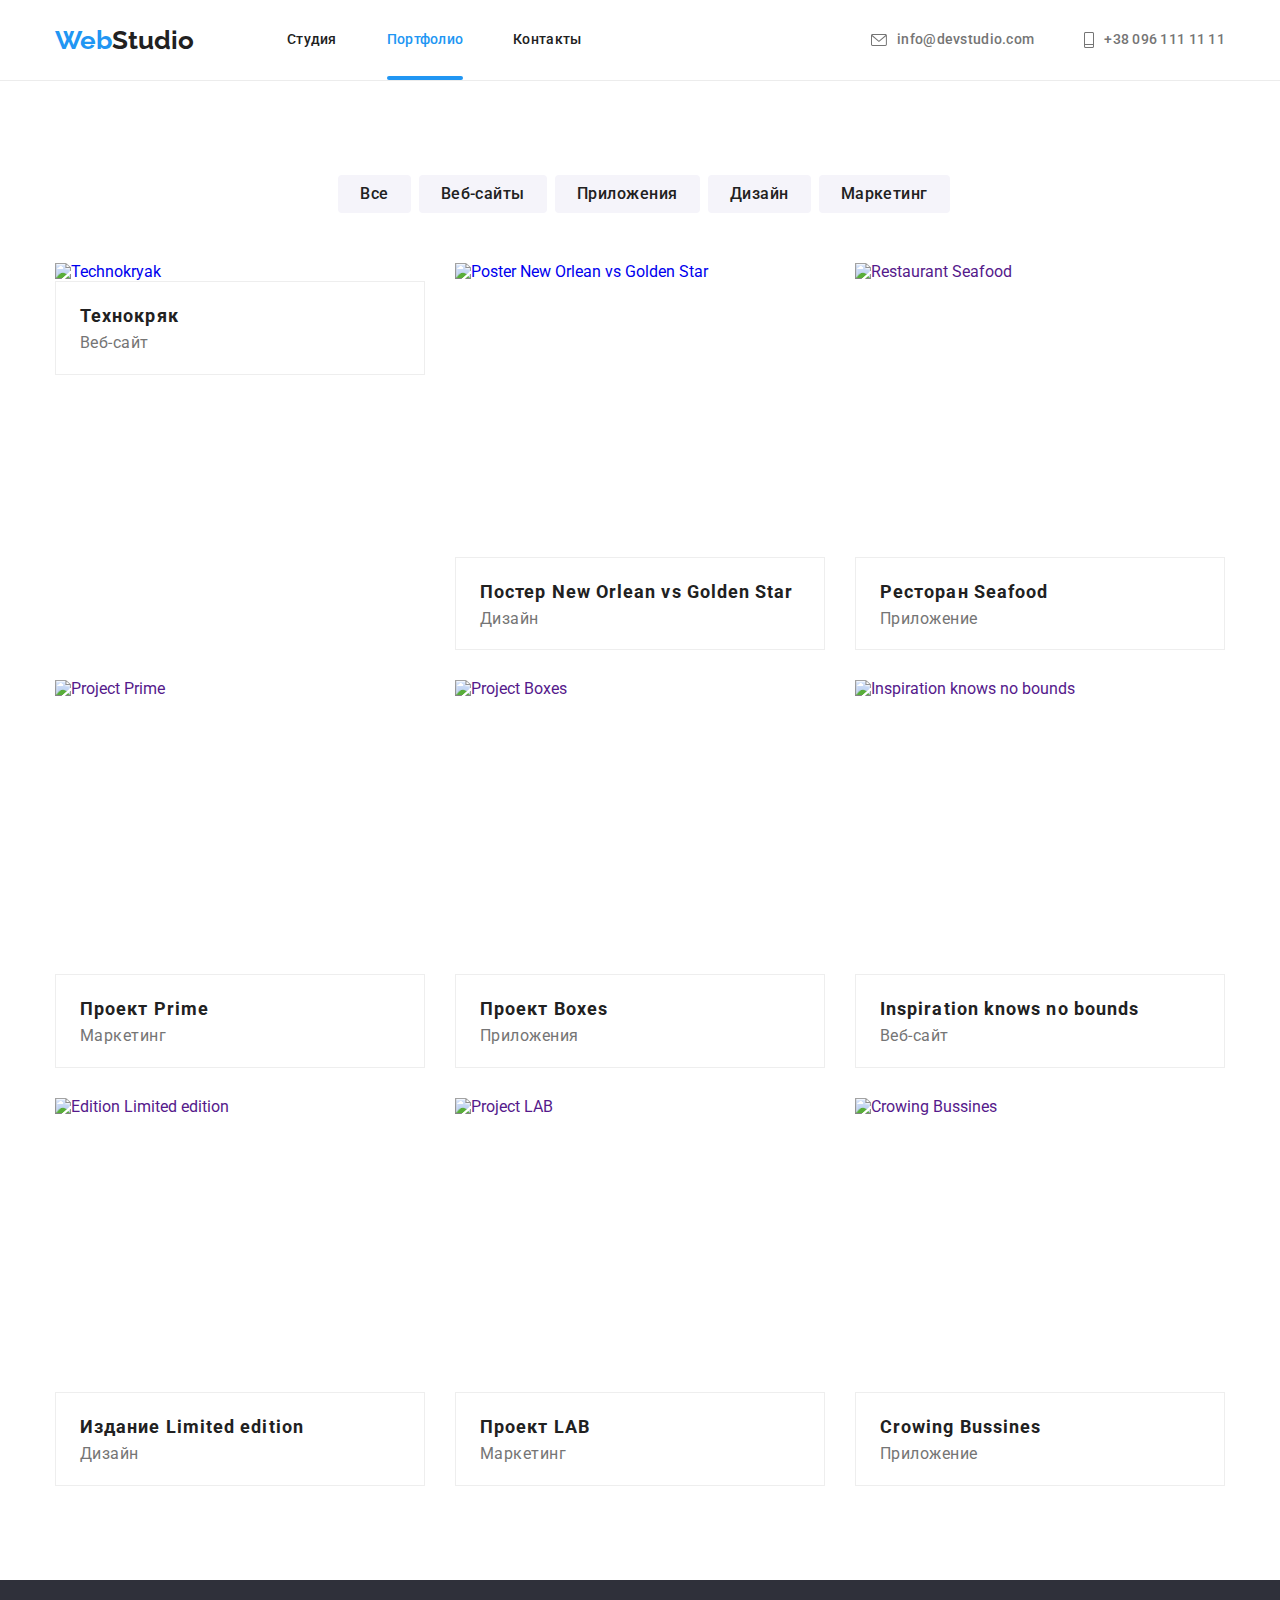
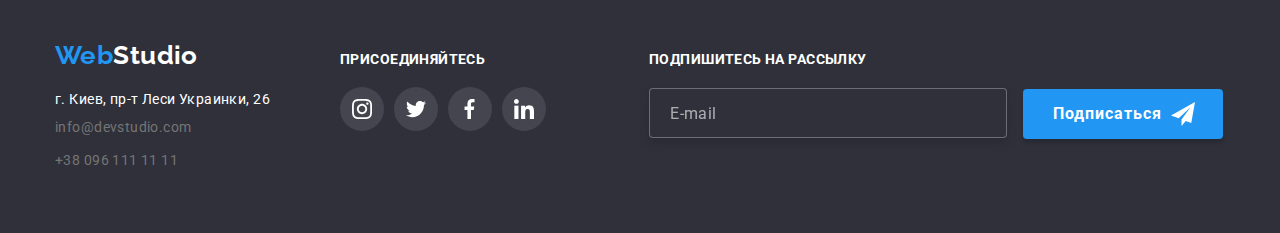
==== portfolio.html @ 8b1e9152 "all-broke" ====
<!doctype html>

<html lang="en">

<head>
    <meta charset="UTF-8">
    <meta http-equiv="X-UA-Compatible" content="IE=edge">

    <meta name="viewport" content="width=device-width, initial-scale=1.0">
    <link rel="preconnect" href="https://fonts.googleapis.com">
    <link rel="preconnect" href="https://fonts.gstatic.com" crossorigin>
    <link
        href="https://fonts.googleapis.com/css2?family=Raleway:wght@700&family=Roboto:wght@400;500;700;900&display=swap"
        rel="stylesheet">
    <link rel="stylesheet"
        href="https://cdnjs.cloudflare.com/ajax/libs/modern-normalize/1.1.0/modern-normalize.min.css" />
    <link rel="stylesheet" href="css/main.min.css">
    <title>Portfolio</title>
</head>


<body>
    <!-- Header -->
    <section>
        <h2 class="visually-hidden">
            Example
        </h2>
        <header class="header">

            <div class="container contacts-header">
                <nav class="main-nav">

                    <a class="main-nav__web-studio" href="https://www.coherence.digital/"><span
                            class="main-nav__web">Web</span>Studio</a>

                    <ul class="site-nav">
                        <li class="site-nav__item"><a class="site-nav__text-studio-page-second"
                                href="index.html">Студия</a></li>
                        <li class="site-nav__item"><a class="site-nav__text-portfolio-page-second" href="">Портфолио</a>
                        </li>
                        <li class="site-nav__item"><a class="site-nav__contacts" href="#">Контакты</a></li>
                    </ul>

                </nav>

                <ul class="contacts-header">
                    <li class="contacts-header__item">

                        <a class="contacts-header__mail-header mail-header_color_grey" href="mailto:info@devstudio">
                            <svg class="contacts-header__icon-right" width="16" height="12">
                                <use href="./img/spraits.svg#icon-mail"></use>
                            </svg>
                            info@devstudio.com</a>
                    </li>

                    <li class="contacts-header__item"><a class="contacts-header__tel-header tel-header_color_grey "
                            href="tel:+380961111111">
                            <svg class="contacts-header__icon-right" width="10" height="16">
                                <use href="./img/spraits.svg#smart"></use>
                            </svg>
                            +38 096 111 11 11</a>
                    </li>
                </ul>
            </div>

        </header><!-- /Header -->
    </section>

    <!-- Possibilities -->


    <main>
        <section class="section btn-section">
            <div class="container">
                <h2 class="visually-hidden">Возможности</h2>


                <ul class="buttons-group  btn-item">
                    <li class="btn-item">
                        <button class="buttons" type="button">Все</button>
                    </li>
                    <li class="btn-item">
                        <button class="buttons" type="button">Веб-сайты</button>
                    </li>
                    <li class="btn-item">
                        <button class="buttons" type="button">Приложения</button>
                    </li>
                    <li class="btn-item">
                        <button class="buttons" type="button">Дизайн</button>
                    </li>
                    <li class="btn-item">
                        <button class="buttons" type="button">Маркетинг</button>
                    </li>
                </ul>


                <!-- /Possibilities -->


                <!-- Presentation -->
                <ul class="presentation">
                    <li class="presintation-item">
                        <a class="link-presentation" href="#">
                            <div class="overlay">
                                <img src="img/img-1.jpg" width="370" alt="Technokryak" title="Technokryak">
                                <p class="top-text">
                                    Технокряк это современная площадка распространения коронавируса. Компании используют
                                    эту платформу для цифрового шпионажа и атак на защищённые сервера конкурентов.
                                </p>
                            </div>

                            <div class="inner-text-present">
                                <h3 class="text-heading-present">Технокряк</h3>
                                <p class="discription-text-present">
                                    Веб-сайт
                                </p>
                            </div>
                        </a>
                    </li>

                    <li class="presintation-item">
                        <a class="link-presentation" href="#">
                            <div class="overlay">
                                <img src="img/img-2.jpg" width="370" height="294" alt="Poster New Orlean vs Golden Star"
                                    title="Poster New Orlean vs Golden Star">
                                <p class="top-text">
                                    Технокряк это современная площадка распространения коронавируса. Компании используют
                                    эту платформу для цифрового шпионажа и атак на защищённые сервера конкурентов.
                                </p>
                            </div>
                            <div class="inner-text-present">
                                <h3 class="text-heading-present">Постер New Orlean vs Golden Star</h3>
                                <p class="discription-text-present">
                                    Дизайн
                                </p>
                            </div>

                        </a>
                    </li>

                    <li class="presintation-item">
                        <a class="link-presentation" href="">
                            <div class="overlay">
                                <img src="img/img-3.jpg" width="370" height="294" alt="Restaurant Seafood"
                                    title="Restaurant Seafood">
                                <p class="top-text">
                                    Технокряк это современная площадка распространения коронавируса. Компании используют
                                    эту платформу для цифрового шпионажа и атак на защищённые сервера конкурентов.
                                </p>
                            </div>
                            <div class="inner-text-present">
                                <h3 class="text-heading-present">Ресторан Seafood</h3>
                                <p class="discription-text-present">
                                    Приложение
                                </p>
                            </div>

                        </a>

                    </li>
                    <li class="presintation-item">
                        <a class="link-presentation" href="">
                            <div class="overlay">
                                <img src="img/img-4.jpg" width="370" height="294" alt="Project Prime"
                                    title="Project Prime">
                                <p class="top-text">
                                    Технокряк это современная площадка распространения коронавируса. Компании используют
                                    эту платформу для цифрового шпионажа и атак на защищённые сервера конкурентов.
                                </p>
                            </div>

                            <div class="inner-text-present">
                                <h3 class="text-heading-present">Проект Prime</h3>
                                <p class="discription-text-present">
                                    Маркетинг
                                </p>
                            </div>
                        </a>
                    </li>

                    <li class="presintation-item">
                        <a class="link-presentation" href="">
                            <div class="overlay">
                                <img src="img/img-5.jpg" width="370" height="294" alt="Project Boxes"
                                    title="Project Boxes">
                                <p class="top-text">
                                    Технокряк это современная площадка распространения коронавируса. Компании используют
                                    эту платформу для цифрового шпионажа и атак на защищённые сервера конкурентов.
                                </p>
                            </div>

                            <div class="inner-text-present">
                                <h3 class="text-heading-present">Проект Boxes</h3>
                                <p class="discription-text-present">
                                    Приложения
                                </p>
                            </div>

                        </a>

                    </li>

                    <li class="presintation-item">
                        <a class="link-presentation" href="">
                            <div class="overlay">
                                <img src="img/img-6.jpg" width="370" height="294" alt="Inspiration knows no bounds"
                                    title="Inspiration knows no bounds">
                                <p class="top-text">
                                    Технокряк это современная площадка распространения коронавируса. Компании используют
                                    эту платформу для цифрового шпионажа и атак на защищённые сервера конкурентов.
                                </p>
                            </div>

                            <div class="inner-text-present">
                                <h3 class="text-heading-present">Inspiration knows no bounds</h3>
                                <p class="discription-text-present">
                                    Веб-сайт
                                </p>
                            </div>

                        </a>

                    </li>

                    <li class="presintation-item">
                        <a class="link-presentation" href="">
                            <div class="overlay">
                                <img src="img/img-7.jpg" width="370" height="294" alt="Edition Limited edition"
                                    title="Edition Limited edition">
                                <p class="top-text">
                                    Технокряк это современная площадка распространения коронавируса. Компании используют
                                    эту платформу для цифрового шпионажа и атак на защищённые сервера конкурентов.
                                </p>
                            </div>

                            <div class="inner-text-present">
                                <h3 class="text-heading-present">Издание Limited edition</h3>
                                <p class="discription-text-present">
                                    Дизайн
                                </p>
                            </div>

                        </a>

                    </li>
                    <li class="presintation-item">
                        <a class="link-presentation" href="">
                            <div class="overlay">
                                <img src="img/img-8.jpg" width="370" height="294" alt="Project LAB" title="Project LAB">
                                <p class="top-text">
                                    Технокряк это современная площадка распространения коронавируса. Компании используют
                                    эту платформу для цифрового шпионажа и атак на защищённые сервера конкурентов.
                                </p>
                            </div>

                            <div class="inner-text-present">
                                <h3 class="text-heading-present">Проект LAB</h3>
                                <p class="discription-text-present">
                                    Маркетинг
                                </p>
                            </div>

                        </a>

                    </li>
                    <li class="presintation-item">
                        <a class="link-presentation" href="">
                            <div class="overlay">
                                <img src="img/img-9.jpg" width="370" height="294" alt="Crowing Bussines"
                                    title="Crowing Bussines">
                                <p class="top-text">
                                    Технокряк это современная площадка распространения коронавируса. Компании используют
                                    эту платформу для цифрового шпионажа и атак на защищённые сервера конкурентов.
                                </p>
                            </div>

                            <div class="inner-text-present">
                                <h3 class="text-heading-present">Crowing Bussines</h3>
                                <p class="discription-text-present">
                                    Приложение
                                </p>
                            </div>

                        </a>


                    </li>
                </ul>
            </div>
        </section>
    </main>



    <!-- /Presentation -->

    <!--/footer -->

    <footer class="footer section-footer">
        <div class="container main-footer">


            <div class="inner-address">
                <address class="address">
                    <a class="address__web-studio-footer color_text_white" href="https://www.coherence.digital/"><span
                            class="address__web color_blue ">Web</span>Studio</a>
                    <a class="address__map-address color_text_white" href="https://goo.gl/maps/U2Tdcyb7d477dYDr9"> г.
                        Киев, пр-т Леси Украинки, 26</a>
                    <a class="address__mail-footer color_text_grey"
                        href="mailto:info@devstudio.com">info@devstudio.com</a>

                    <a class="address__tel-footer color_text_grey" href="tel:+380961111111">+38 096 111 11 11</a>
                </address>

            </div>


            <div class="inner-icons">
                <h3 class="inner-icons__title-icons color_text_white">
                    ПРИСОЕДИНЯЙТЕСЬ
                </h3>
                <ul class="inner-social">
                    <li class="inner-social__item"><a class="footer-social" href="">
                            <svg class="icon-social" width="20" height="20">
                                <use href="./img/spraits.svg#instagram"></use>
                            </svg>
                        </a>
                    </li>

                    <li class="inner-social__item">
                        <a class="footer-social" href="">
                            <svg class="icon-social" width="20" height="20">
                                <use href="./img/spraits.svg#twitter"></use>
                            </svg>
                        </a>
                    </li>

                    <li class="inner-social__item"><a class="footer-social" href="">
                            <svg class="icon-social" width="20" height="20">
                                <use href="./img/symbol-defs.svg#facebook"></use>
                            </svg>
                        </a>
                    </li>

                    <li class="inner-social__item"><a class="footer-social" href="">
                            <svg class="icon-social" width="20" height="20">
                                <use href="./img/spraits.svg#linkedin"></use>
                            </svg>
                        </a>
                    </li>
                </ul>
            </div>

            <form action="#" class="footer-form">
                <label class="footer-form__title-mail-footer color_text_white" for="mail">Подпишитесь на
                    рассылку</label>
                <input type="text" name="mail" id="mail" class="footer-form__form-mail placeholder-footer"
                    placeholder="E-mail">


                <button type="submit" class="subscribe">Подписаться
                    <svg class="icon-footer" width="24" height="24">
                        <use href="./img/spraits.svg#icon-send"></use>
                    </svg>
                </button>
            </form>


        </div>






    </footer> <!-- /footer -->
</body>

</html>
---- css/main.min.css ----
body{font-family:'Roboto',sans-serif;background-color:#fff}h1,h2,h3,p,ul{margin:0;padding:0}input,textarea{outline:none;border:none}li{list-style-type:none;padding:0;margin:0}img{display:block}.section-footer{padding-top:60px;padding-bottom:60px}.section{padding-top:94px;padding-bottom:94px}.container{width:1200px;margin:0 auto;padding-left:15px;padding-right:15px}:root{--black: #212121;--white:#FFFFFF;--grey: #757575;--blue:#2196F3;--black-grey: #2F303A;--presentation-set: 30px}.visually-hidden{position:absolute;width:1px;height:1px;margin:-1px;padding:0;overflow:hidden;border:0;clip:rect(0 0 0 0)}.header{border-bottom:1px solid #ECECEC}.site-nav{display:flex}.main-nav{display:flex;align-items:center}.contacts-header{display:flex;align-items:center;margin-left:auto}.site-nav__item{margin-right:50px}.site-nav__item:last-child{margin-right:0}.banner{padding-top:200px;padding-bottom:200px;background-image:linear-gradient(rgba(47,48,58,0.4), rgba(47,48,58,0.4)),url(../img/baground-hero/hero.jpg);background-position:center;background-repeat:no-repeat;background-size:cover;display:block;max-width:1600px;margin-right:auto;margin-left:auto}.fetures__icon{width:270px;height:120px;margin-right:30px;display:flex;flex-wrap:wrap;align-items:center;justify-content:center;background-color:#F5F4FA;border-radius:4px;margin-bottom:30px}.features{display:flex;flex-wrap:wrap}.features__item{margin-right:30px;width:270px}.features__item:last-child{margin-right:0}.inner-content{background:#F5F4FA}.section.section-inner{padding-top:0px}.technology-inner{display:flex}.technology-inner__item{margin-right:30px}.technology-inner__item:last-child{margin-right:0px}.technology-inner__inner{position:relative}.technology-inner__text{font-weight:bold;font-size:14px;line-height:1.14;text-align:center;letter-spacing:.03em;text-transform:uppercase;position:absolute;bottom:0px;width:370px;height:70px;display:flex;align-items:center;justify-content:center}.inner-team{display:flex;flex-wrap:wrap}.inner-team__team{background-color:#ffff;box-shadow:0px 1px 3px rgba(0,0,0,0.12),0px 1px 1px rgba(0,0,0,0.14),0px 2px 1px rgba(0,0,0,0.2);border-radius:0px 0px 4px 4px;border-radius:5px;margin-right:30px}.inner-team__team:last-child{margin-right:0px}.team-card{display:block}.item-work{padding-top:30px;padding-bottom:30px}.clients{display:flex;flex-wrap:wrap}.clients__item-clients{margin-right:30px;width:170px;height:92px}.clients__item-clients:last-child{margin-right:0px}.footer{background:var(--black-grey)}.main-footer{display:flex;align-items:baseline}.footer-form__form-mail{margin-top:20px;width:358px;height:50px;background-color:#2F303A;border:1px solid rgba(255,255,255,0.3);box-sizing:border-box;filter:drop-shadow(0px 4px 4px rgba(0,0,0,0.15));border-radius:4px;padding-left:20px;margin-left:93px}.placeholder-footer{font-size:16px;line-height:calc(20 / 16);letter-spacing:0.03em;color:rgba(255,255,255,0.6)}.placeholder-footer::placeholder{color:rgba(255,255,255,0.6)}.site-nav__text-portfolio-page-second{display:block;padding-top:32px;padding-bottom:32px;font-style:normal;font-weight:500;font-size:14px;line-height:1.14;letter-spacing:0.02em;color:var(--blue);text-decoration:none;position:relative}.site-nav__text-portfolio-page-second::after{content:'';position:absolute;display:block;bottom:0;width:100%;height:4px;border-radius:2px;background-color:var(--blue)}.site-nav__text-studio-page-second{display:block;padding-top:32px;padding-bottom:32px;font-style:normal;font-weight:500;font-size:14px;line-height:1.14;letter-spacing:0.02em;color:var(--black);text-decoration:none;transition:color 250ms linear}.site-nav__text-studio-page-second:hover,.site-nav__text-studio-page-second:focus{color:var(--blue)}.main-nav__web-studio{display:block;padding-top:25px;padding-bottom:24px;margin-right:93px;font-style:normal;font-weight:bold;font-size:26px;line-height:1.19;color:var(--black);text-decoration:none;font-family:'Raleway',sans-serif}.main-nav__web{color:var(--blue)}.site-nav__text-studio{display:block;padding-top:32px;padding-bottom:32px;font-style:normal;font-weight:500;font-size:14px;line-height:1.14;letter-spacing:.02em;color:var(--blue);text-decoration:none;position:relative}.site-nav__text-studio::after{content:'';position:absolute;display:block;bottom:-1px;width:100%;height:4px;border-radius:2px;background-color:var(--blue)}.site-nav__portfolio{display:block;padding-top:32px;padding-bottom:32px;font-style:normal;font-weight:500;font-size:14px;line-height:1.14;letter-spacing:.02em;color:var(--black);text-decoration:none;transition:color 250ms cubic-bezier(0.4, 0, 0.2, 1)}.site-nav__portfolio:hover,.site-nav__portfolio:focus{color:var(--blue)}.site-nav__contacts{display:block;padding-top:32px;padding-bottom:32px;font-style:normal;font-weight:500;font-size:14px;line-height:1.14;letter-spacing:.02em;color:var(--black);text-decoration:none;transition:color 250ms cubic-bezier(0.4, 0, 0.2, 1)}.site-nav__contacts:hover,.site-nav__contacts:focus{color:var(--blue)}.contacts-header__icon-right{margin-right:10px;fill:#757575;transition:fill 250ms cubic-bezier(0.4, 0, 0.2, 1)}.contacts-header__mail-header{display:flex;align-items:center}.contacts-header__tel-header{display:flex;align-items:center}.contacts-header__item{margin-left:50px}.contacts-header__item:first-child{margin-left:0px}.contacts-header__mail-header{font-style:normal;font-weight:500;font-size:14px;line-height:1.14;letter-spacing:.02em;text-decoration:none;transition:color 250ms cubic-bezier(0.4, 0, 0.2, 1)}.contacts-header__mail-header:hover .contacts-header__icon-right,.contacts-header__mail-header:focus .contacts-header__icon-right{fill:var(--blue)}.contacts-header__mail-header:hover,.contacts-header__mail-header:focus{color:var(--blue)}.contacts-header__tel-header{font-style:normal;font-weight:500;font-size:14px;line-height:1.14;letter-spacing:.02em;text-decoration:none;transition:color 250ms cubic-bezier(0.4, 0, 0.2, 1)}.contacts-header__tel-header:hover .contacts-header__icon-right,.contacts-header__tel-header:focus .contacts-header__icon-right{fill:var(--blue)}.contacts-header__tel-header:hover,.contacts-header__tel-header:focus{color:var(--blue)}.banner__btn{font-size:16px;line-height:1.87;cursor:pointer;color:var(--white);background:#2196F3;display:block;margin:auto;margin-top:30px;padding:10px 32px;border-color:transparent;border-radius:3px;transition:background-color 250ms cubic-bezier(0.4, 0, 0.2, 1)}.banner__btn:hover,.banner__btn:focus{background-color:#188CE8;color:var(--white)}.input-form{margin-top:4px;width:100%;height:40px;border:solid 1px rgba(33,33,33,0.2);border-radius:4px;cursor:pointer;padding-left:42px;transition:border-color 250ms cubic-bezier(0.4, 0, 0.2, 1)}.input-form:hover{border-color:var(--blue)}.input-form:hover+.icon-form,.input-form:focus+.icon-form{border-color:solid 1px var(--blue);border:none;fill:var(--blue)}.check-label{width:16px;height:15px;border:solid 2px #000000;border-radius:2px;margin-right:7px;display:flex;align-items:center;justify-content:center}.check__checkbox-modal:checked+.text-condition .check-label{background-color:#2196F3;border:none}.inner-win{width:30px;height:30px;border-radius:50%;border:solid 1px rgba(0,0,0,0.1);background-color:unset;top:8px;right:8px;position:absolute;cursor:pointer;transition:border-color 250ms cubic-bezier(0.4, 0, 0.2, 1)}.inner-win:hover{border-color:var(--blue)}.inner-win:hover .inner-win__close,.inner-win:focus .inner-win__close{fill:var(--blue)}.inner-win .inner-win__close{fill:var(--black);transition:fill 250ms cubic-bezier(0.4, 0, 0.2, 1)}.inner-win .inner-win__close:hover,.inner-win .inner-win__close:focus{fill:var(--blue)}.social-set{display:flex;justify-content:center}.social-set__item-socials{fill:#AFB1B8;transition:fill 250ms cubic-bezier(0.4, 0, 0.2, 1)}.social-set__item-social{margin-right:10px;width:44px;height:44px}.social-set__item-social:last-child{margin-right:0}.social-set__social-link{width:100%;height:100%;display:flex;align-items:center;justify-content:center;border-radius:50%;background-color:#ffffff;transition:background-color 250ms cubic-bezier(0.4, 0, 0.2, 1)}.social-set__social-link:hover,.social-set__social-link:focus{background-color:var(--blue)}.social-set__social-link:hover .social-set__item-socials,.social-set__social-link:focus .social-set__item-socials{fill:var(--white)}.clients__link-company{width:100%;height:100%;display:flex;flex-wrap:wrap;align-items:center;justify-content:center;border:solid 1px #AFB1B8;border-radius:4px;cursor:pointer;transition:border-color 250ms cubic-bezier(0.4, 0, 0.2, 1)}.clients__link-company:hover,.clients__link-company:focus{border:solid 1px #2196F3}.clients__link-company:hover,.clients__link-company:focus{fill:border solid 1px #2196F3}.clients__icon-company{fill:#AFB1B8;transition:fill 250ms cubic-bezier(0.4, 0, 0.2, 1)}.clients__link-company:hover .clients__icon-company,.clients__link-company:focus .clients__icon-company{fill:#2196F3}.address__web-studio-footer{font-family:'Raleway',sans-serif;font-style:normal;font-weight:bold;font-size:26px;line-height:1.19;text-decoration:none;display:block;padding-bottom:20px}.address__mail-footer{display:block;margin-top:9px;text-decoration:none;font-size:14px;line-height:1.71;letter-spacing:0.03em;transition:color 250ms cubic-bezier(0.4, 0, 0.2, 1)}.address__mail-footer:hover,.address__mail-footer:focus{color:var(--white)}.address__tel-footer{display:block;margin-top:9px;font-style:normal;font-weight:normal;font-size:14px;line-height:1.71;text-decoration:none;letter-spacing:0.03em;transition:color 250ms cubic-bezier(0.4, 0, 0.2, 1)}.address__tel-footer:hover,.address__tel-footer:focus{color:var(--white)}.inner-icons{margin-left:70px}.inner-social{display:flex}.icon-social{fill:#ffff}.inner-social__item{margin-right:10px;width:44px;height:44px}.footer-social{width:100%;height:100%;display:flex;align-items:center;justify-content:center;border-radius:50%;background-color:rgba(255,255,255,0.1);transition:background-color 250ms cubic-bezier(0.17, 0.67, 0.83, 0.67)}.footer-social:hover,.footer-social:focus{background-color:var(--blue)}.tel-header_color_grey{color:var(--grey)}.mail-header_color_grey{color:var(--grey)}.color_text_white{color:var(--white)}.feature_title_black{color:var(--black)}.color_text_grey{color:var(--grey)}.color_text_black{color:var(--black)}.background_text{background:rgba(47,48,58,0.8)}.color_blue{color:var(--blue)}.subscribe{width:200px;height:50px;background-color:var(--blue);border:transparent;border-radius:4px;color:var(--white);font-weight:bold;font-size:16px;line-height:calc(30 / 16);letter-spacing:0.06em;padding-top:10px;padding-bottom:10px;padding-left:29px;padding-right:60px;box-shadow:0px 4px 4px rgba(0,0,0,0.15);margin-left:12px;position:relative}.icon-footer{fill:var(--white);position:absolute;top:13px;right:28px}.buttons-group{display:flex;margin-bottom:50px}.section .btn-section{padding-top:94px;padding-bottom:0px}.btn-item{margin-left:8px;justify-content:center}.btn-item:last-child{margin-left:8px}.btn-item:first-child{margin-left:0px}.visually-hidden{position:absolute;width:1px;height:1px;margin:-1px;padding:0;overflow:hidden;border:0;clip:rect(0 0 0 0)}.buttons{background:#F5F4FA;border-radius:4px;cursor:pointer;padding:6px 22px;border:transparent;color:var(--black);transition:background-color 250ms cubic-bezier(0.4, 0, 0.2, 1);font-style:normal;font-weight:500;font-size:16px;line-height:1.6;letter-spacing:0.03em;transition:color 250ms cubic-bezier(0.4, 0, 0.2, 1),background-color 250ms cubic-bezier(0.4, 0, 0.2, 1),box-shadow 250ms cubic-bezier(0.4, 0, 0.2, 1)}.buttons:hover,.buttons:focus{color:var(--white);background:var(--blue);box-shadow:0px 3px 1px rgba(0,0,0,0.1),0px 1px 2px rgba(0,0,0,0.08),0px 2px 2px rgba(0,0,0,0.12)}.presentation{display:flex;flex-wrap:wrap;margin-left:calc(-1 * var(--presentation-set));margin-top:calc(-1 * var(--presentation-set))}.overlay{position:relative;overflow:hidden}.top-text{position:absolute;top:0;left:0;height:100%;display:block;padding-top:63px;padding-bottom:63px;padding-left:24px;padding-right:24px;background:rgba(33,150,243,0.9);transform:translateY(100%);transition:transform  250ms linear;font-weight:normal;font-size:18px;line-height:calc(28 / 18);letter-spacing:0.03em;color:var(--white)}.presintation-item{flex-basis:calc(100% /  var(--presentation-set));margin-left:var(--presentation-set);margin-top:var(--presentation-set)}.inner-text-present{padding-top:20px;padding-bottom:20px;padding-left:24px;padding-right:24px;border:1px solid #EEEEEE;border-top:1px solid  #EEEEEE}.text-heading-present{font-style:normal;font-weight:bold;font-size:18px;line-height:1.5;letter-spacing:0.06em;color:var(--black)}.discription-text-present{font-style:normal;font-size:16px;line-height:1.3;letter-spacing:0.03em;color:var(--grey);margin-top:4px}.link-presentation{text-decoration:none;width:370px;display:block}.link-presentation:hover .top-text,.link-presentation:focus .top-text{transform:translateY(0%)}.link-presentation:hover,.link-presentation:focus{box-shadow:0px 1px 1px rgba(0,0,0,0.12),0px 4px 4px rgba(0,0,0,0.06),1px 4px 6px rgba(0,0,0,0.16)}.banner__text{font-size:44px;font-weight:900;line-height:1.36;text-align:center;text-transform:uppercase}.window-form__modal-text{font-size:20px;line-height:calc(23/20);text-align:center;letter-spacing:.03em;margin-bottom:12px}.input__label-text{font-weight:normal;font-size:12px;line-height:calc(14/12);letter-spacing:.01em;margin-top:10px}.input__comment-text{font-weight:normal;font-size:12px;line-height:calc(14/12);letter-spacing:.01em;margin-top:10px}.features__text{font-style:normal;font-weight:bold;font-size:14px;line-height:1.14;letter-spacing:.03em;text-transform:uppercase}.features__description{font-style:normal;font-size:14px;line-height:1.7;letter-spacing:.03em;margin-top:10px}.our-team{font-style:normal;font-weight:bold;font-size:36px;line-height:1.16;text-align:center;letter-spacing:.03em;margin-bottom:50px}.item-work__name-developer{margin-bottom:10px;width:270px;font-style:normal;font-weight:500;font-size:16px;line-height:1.3;text-align:center;letter-spacing:.03em}.item-work__position{margin-bottom:16px;font-style:normal;font-weight:normal;font-size:16px;line-height:1.3;text-align:center;letter-spacing:.03em}.address{font-style:normal;font-weight:normal;font-size:14px;line-height:1.16;letter-spacing:0.03em;text-decoration:none;color:var(--white)}.address__map-address{font-style:normal;font-weight:normal;font-size:14px;line-height:1.16;letter-spacing:0.03em;text-decoration:none;flex-shrink:0}.inner-address{flex-shrink:0}.claints-title{font-style:normal;font-weight:bold;font-size:36px;line-height:1.16;text-align:center;letter-spacing:.03em;margin-bottom:50px}.inner-icons__title-icons{font-weight:bold;font-size:14px;line-height:16px;letter-spacing:0.03em;text-transform:uppercase;color:#FFFFFF;margin-bottom:20px}.text-condition{display:flex;align-items:center;justify-content:center}.text-condition{font-weight:normal;font-size:14px;line-height:24px;letter-spacing:0.03em;color:#757575;text-align:center;margin-bottom:20px}.link-condition{color:var(--blue);margin-left:3px}.footer-form__title-mail-footer{font-weight:bold;font-size:14px;line-height:16px;letter-spacing:0.03em;text-transform:uppercase;align-items:baseline;padding-left:93px}.technology-title{font-style:normal;font-weight:bold;font-size:36px;line-height:1.16;text-align:center;letter-spacing:.03em;margin-bottom:50px}.input{display:flex;flex-direction:column}.window-form{position:absolute;width:528px;height:581px;background-color:#ffffff;border-radius:4px;left:50%;top:50%;transform:translate(-50%, -50%);box-shadow:0px 1px 3px rgba(0,0,0,0.12),0px 1px 1px rgba(0,0,0,0.14),0px 2px 1px rgba(0,0,0,0.2);padding:40px}.is-hidden.backdrop{opacity:0;visibility:hidden;pointer-events:none}.input__area-input{width:100%;height:120px;border:solid 1px rgba(33,33,33,0.2);border-radius:4px;transition:border-color 250ms cubic-bezier(0.4, 0, 0.2, 1);resize:none;display:block;padding-left:16px;padding-top:12px;margin-top:4px;margin-bottom:20px}.input__area-input:hover{border-color:var(--blue)}.placeholder-text{font-weight:normal;font-size:12px;line-height:calc(14 / 12);letter-spacing:0.01em}.placeholder-text::placeholder{color:rgba(117,117,117,0.5)}.input__btn-submit{background-color:var(--blue);width:200px;height:50px;border:transparent;border-radius:4px;cursor:pointer;align-self:center;font-weight:bold;font-size:16px;line-height:calc(30 / 16);text-align:center;letter-spacing:0.06em;box-shadow:2px 4px 4px rgba(0,0,0,0.15)}.backdrop{position:fixed;width:100vw;height:100vh;background-color:rgba(0,0,0,0.2);top:0;transition:opacity 250ms linear, visibility 300ms}.input__icons-form{display:block;position:relative}.icon-form{position:absolute;left:15px;top:50%;transform:translateY(-50%);transition:fill 250ms cubic-bezier(0.4, 0, 0.2, 1)}
/*# sourceMappingURL=main.min.css.map */
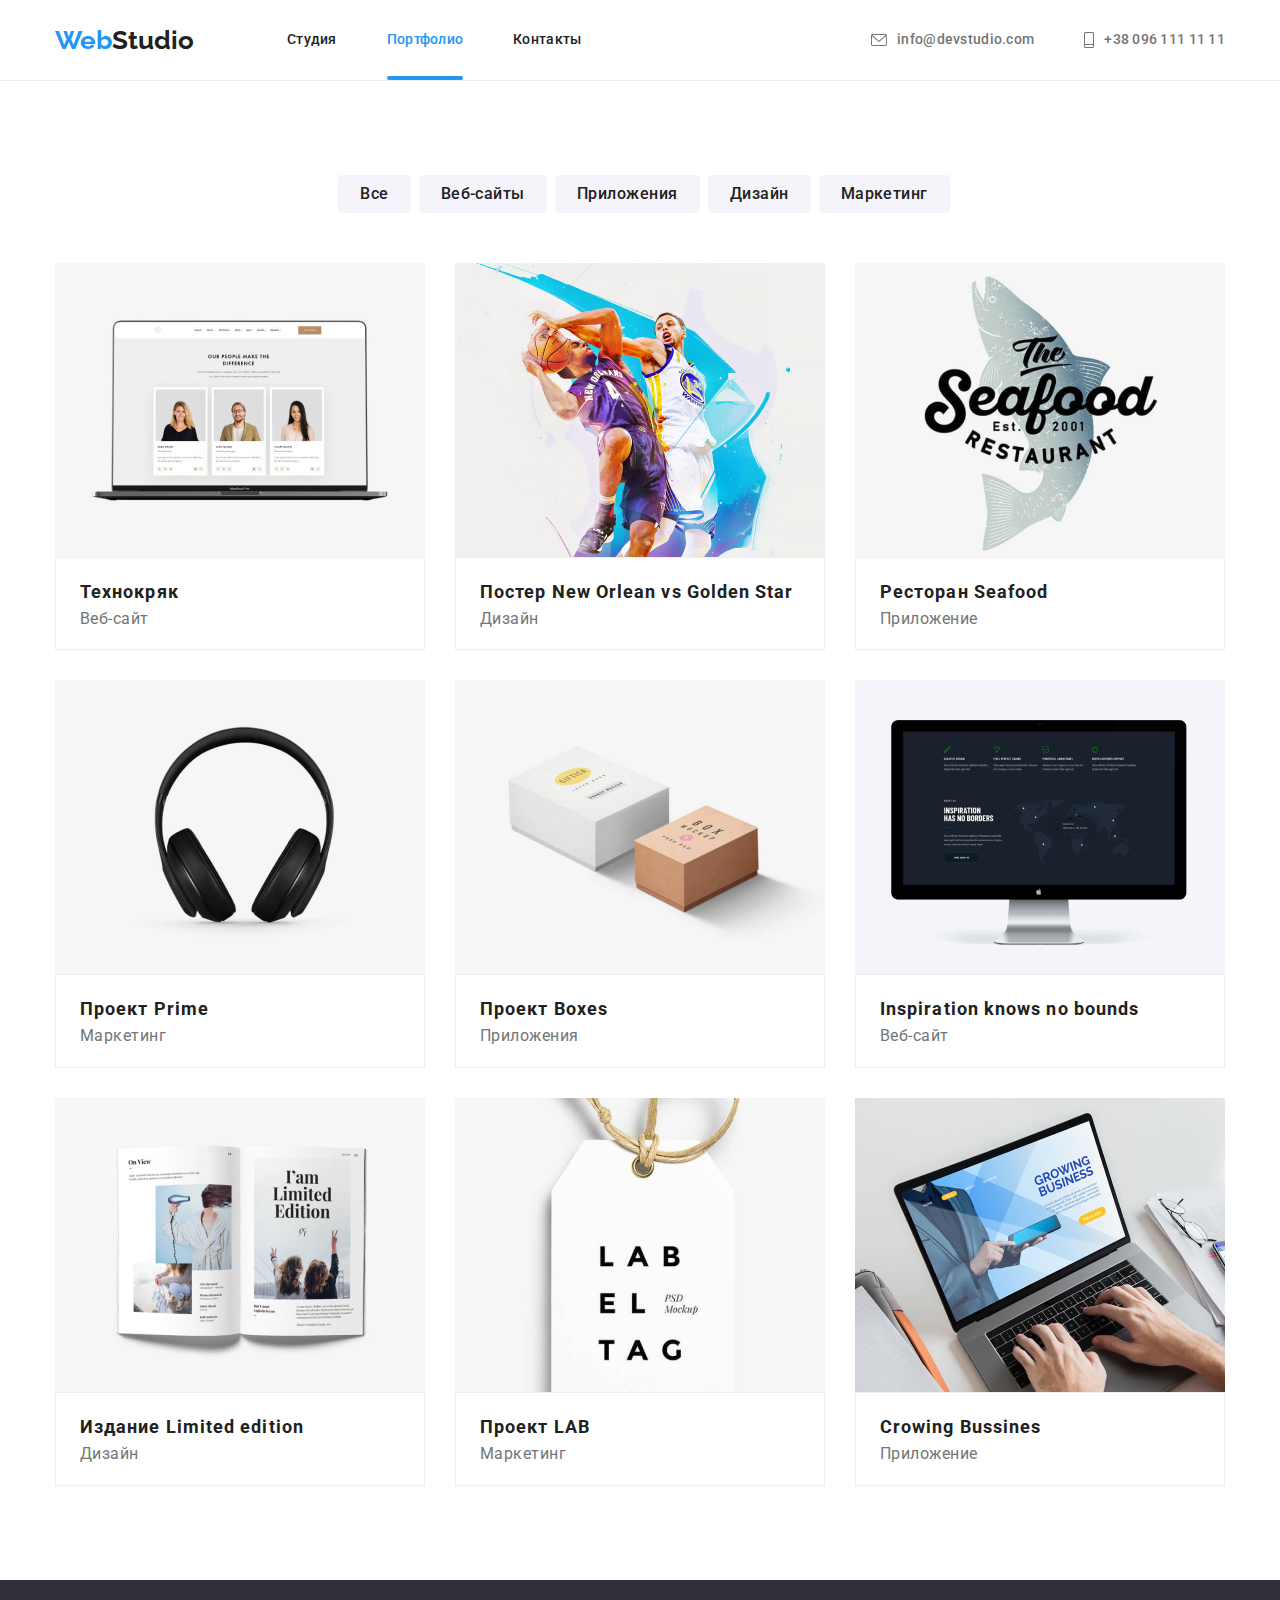
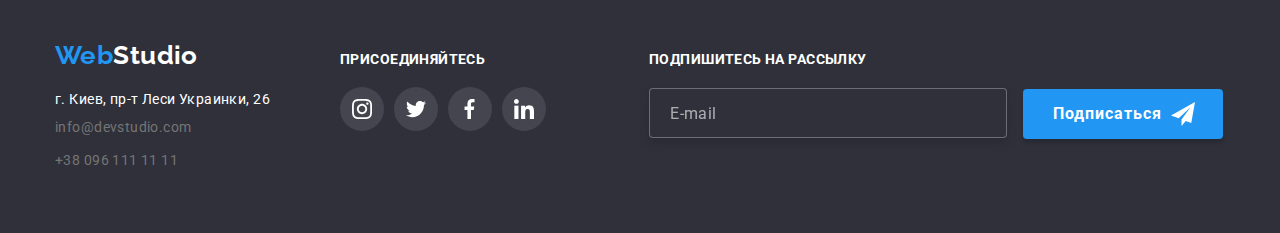
==== commit 9d22c6cb: "fixed" ====
--- a/portfolio.html
+++ b/portfolio.html
@@ -102,7 +102,7 @@
                     <li class="presintation-item">
                         <a class="link-presentation" href="#">
                             <div class="overlay">
-                                <img src="img/img-1.jpg" width="370" alt="Technokryak" title="Technokryak">
+                                <img src="img/img_1.jpg" width="370" alt="Technokryak" title="Technokryak">
                                 <p class="top-text">
                                     Технокряк это современная площадка распространения коронавируса. Компании используют
                                     эту платформу для цифрового шпионажа и атак на защищённые сервера конкурентов.
@@ -121,7 +121,7 @@
                     <li class="presintation-item">
                         <a class="link-presentation" href="#">
                             <div class="overlay">
-                                <img src="img/img-2.jpg" width="370" height="294" alt="Poster New Orlean vs Golden Star"
+                                <img src="img/img_2.jpg" width="370" height="294" alt="Poster New Orlean vs Golden Star"
                                     title="Poster New Orlean vs Golden Star">
                                 <p class="top-text">
                                     Технокряк это современная площадка распространения коронавируса. Компании используют
@@ -141,7 +141,7 @@
                     <li class="presintation-item">
                         <a class="link-presentation" href="">
                             <div class="overlay">
-                                <img src="img/img-3.jpg" width="370" height="294" alt="Restaurant Seafood"
+                                <img src="img/img_3.jpg" width="370" height="294" alt="Restaurant Seafood"
                                     title="Restaurant Seafood">
                                 <p class="top-text">
                                     Технокряк это современная площадка распространения коронавируса. Компании используют
@@ -161,7 +161,7 @@
                     <li class="presintation-item">
                         <a class="link-presentation" href="">
                             <div class="overlay">
-                                <img src="img/img-4.jpg" width="370" height="294" alt="Project Prime"
+                                <img src="img/img_4.jpg" width="370" height="294" alt="Project Prime"
                                     title="Project Prime">
                                 <p class="top-text">
                                     Технокряк это современная площадка распространения коронавируса. Компании используют
@@ -181,7 +181,7 @@
                     <li class="presintation-item">
                         <a class="link-presentation" href="">
                             <div class="overlay">
-                                <img src="img/img-5.jpg" width="370" height="294" alt="Project Boxes"
+                                <img src="img/img_5.jpg" width="370" height="294" alt="Project Boxes"
                                     title="Project Boxes">
                                 <p class="top-text">
                                     Технокряк это современная площадка распространения коронавируса. Компании используют
@@ -203,7 +203,7 @@
                     <li class="presintation-item">
                         <a class="link-presentation" href="">
                             <div class="overlay">
-                                <img src="img/img-6.jpg" width="370" height="294" alt="Inspiration knows no bounds"
+                                <img src="img/img_6.jpg" width="370" height="294" alt="Inspiration knows no bounds"
                                     title="Inspiration knows no bounds">
                                 <p class="top-text">
                                     Технокряк это современная площадка распространения коронавируса. Компании используют
@@ -225,7 +225,7 @@
                     <li class="presintation-item">
                         <a class="link-presentation" href="">
                             <div class="overlay">
-                                <img src="img/img-7.jpg" width="370" height="294" alt="Edition Limited edition"
+                                <img src="img/img_7.jpg" width="370" height="294" alt="Edition Limited edition"
                                     title="Edition Limited edition">
                                 <p class="top-text">
                                     Технокряк это современная площадка распространения коронавируса. Компании используют
@@ -246,7 +246,7 @@
                     <li class="presintation-item">
                         <a class="link-presentation" href="">
                             <div class="overlay">
-                                <img src="img/img-8.jpg" width="370" height="294" alt="Project LAB" title="Project LAB">
+                                <img src="img/img_8.jpg" width="370" height="294" alt="Project LAB" title="Project LAB">
                                 <p class="top-text">
                                     Технокряк это современная площадка распространения коронавируса. Компании используют
                                     эту платформу для цифрового шпионажа и атак на защищённые сервера конкурентов.
@@ -266,7 +266,7 @@
                     <li class="presintation-item">
                         <a class="link-presentation" href="">
                             <div class="overlay">
-                                <img src="img/img-9.jpg" width="370" height="294" alt="Crowing Bussines"
+                                <img src="img/img_9.jpg" width="370" height="294" alt="Crowing Bussines"
                                     title="Crowing Bussines">
                                 <p class="top-text">
                                     Технокряк это современная площадка распространения коронавируса. Компании используют
